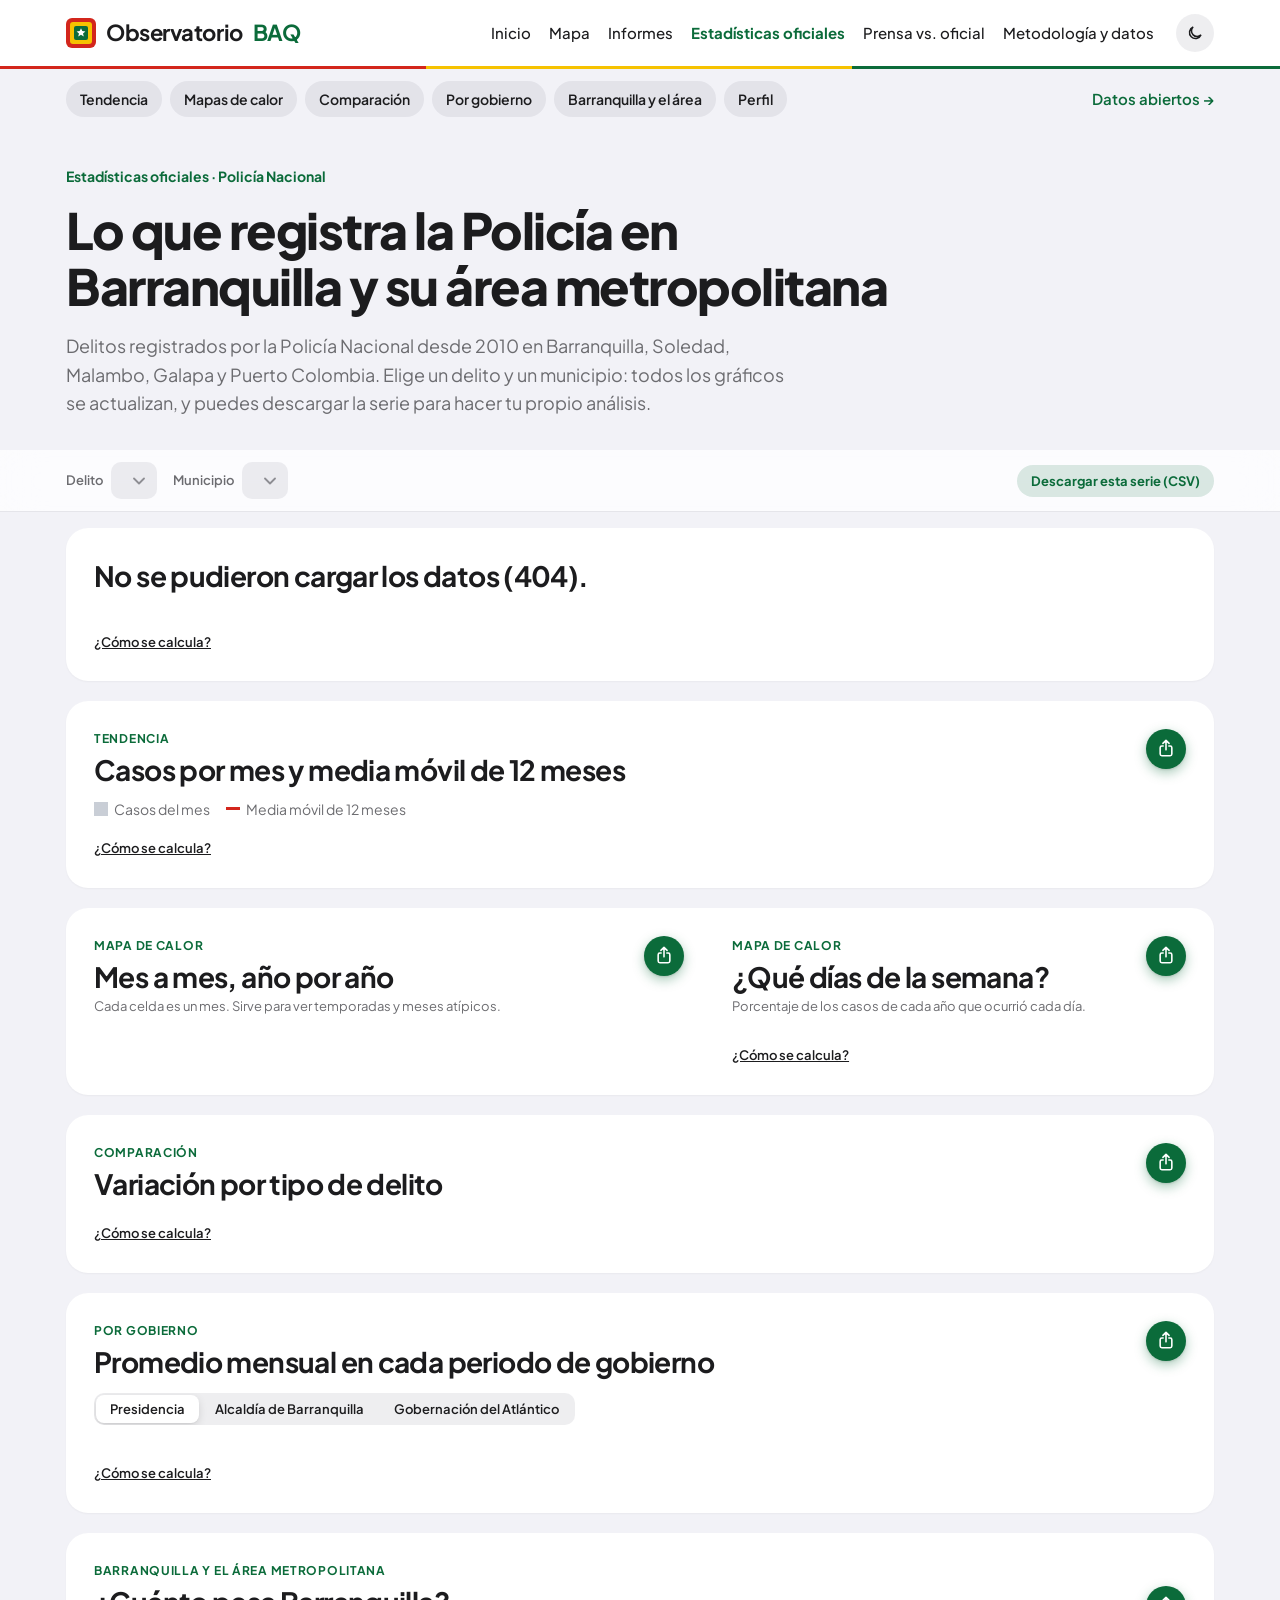
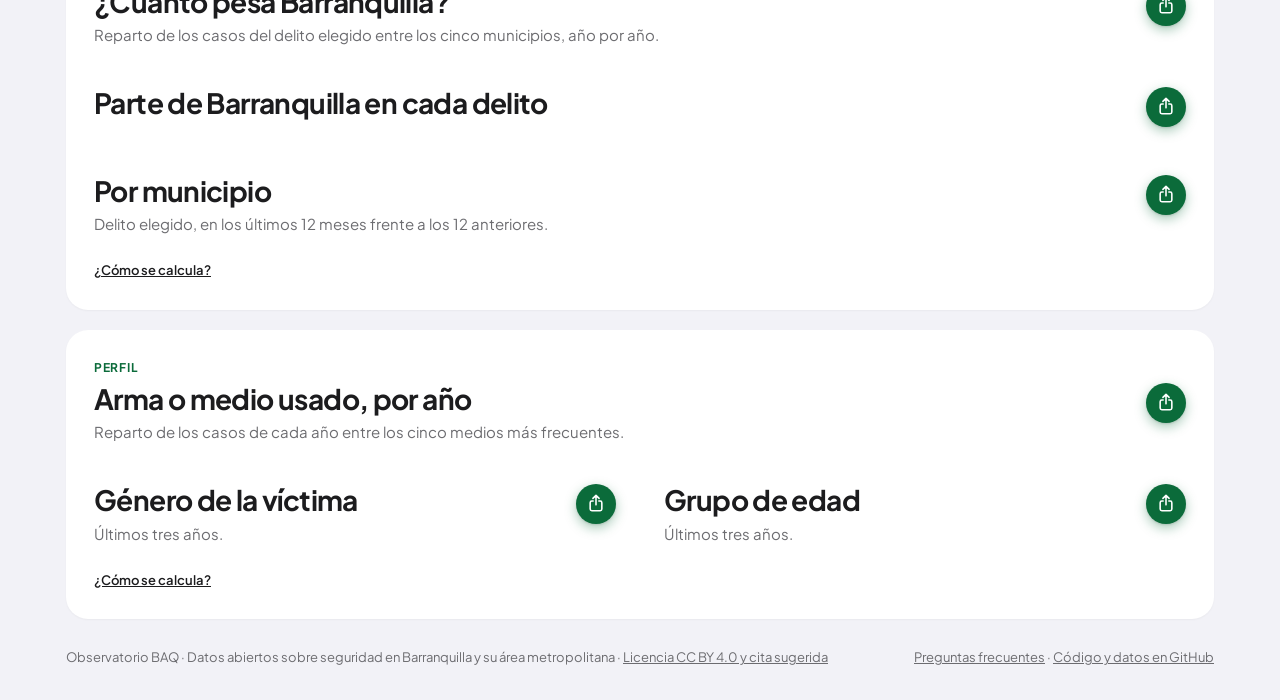
==== web/estadisticas.html @ 6ad487c0 "Portada para celular: la cifra clave primero, lista para compartir - Abre con los homicidios del año" ====
<!doctype html>
<html lang="es">
<head>
<meta charset="utf-8">
<meta name="viewport" content="width=device-width, initial-scale=1">
<title>Estadísticas oficiales de seguridad en Barranquilla · Observatorio BAQ</title>
<meta name="description" content="Delitos registrados por la Policía Nacional en Barranquilla y su área metropolitana desde 2003: tendencias, mapas de calor, comparación por gobierno y perfil de las víctimas.">
<link rel="canonical" href="https://servicessigeduca-sudo.github.io/observatorio-baq/estadisticas.html">
<meta name="theme-color" content="#0B6B3A">
<meta property="og:type" content="website">
<meta property="og:locale" content="es_CO">
<meta property="og:site_name" content="Observatorio BAQ">
<meta property="og:title" content="Estadísticas oficiales de seguridad en Barranquilla · Observatorio BAQ">
<meta property="og:description" content="Delitos registrados por la Policía Nacional en Barranquilla y su área metropolitana desde 2003: tendencias, mapas de calor, comparación por gobierno y perfil de las víctimas.">
<meta property="og:url" content="https://servicessigeduca-sudo.github.io/observatorio-baq/estadisticas.html">
<meta property="og:image" content="https://servicessigeduca-sudo.github.io/observatorio-baq/og.png">
<meta property="og:image:alt" content="Observatorio BAQ: datos abiertos sobre seguridad en Barranquilla">
<meta name="twitter:card" content="summary_large_image">
<link rel="icon" href="data:image/svg+xml,%3Csvg xmlns='http://www.w3.org/2000/svg' viewBox='0 0 30 30'%3E%3Crect width='30' height='30' rx='6' fill='%23D3261C'/%3E%3Crect x='4' y='4' width='22' height='22' rx='3' fill='%23F6C200'/%3E%3Crect x='8' y='8' width='14' height='14' rx='2' fill='%230B6B3A'/%3E%3C/svg%3E">
<link rel="preconnect" href="https://fonts.googleapis.com">
<link rel="stylesheet" href="https://fonts.googleapis.com/css2?family=Plus+Jakarta+Sans:wght@400;500;600;700;800&amp;family=IBM+Plex+Mono:wght@400;500&amp;display=swap">
<link rel="stylesheet" href="estilos.css?v=20261123a">
</head>
<body>
<a class="saltar" href="#contenido">Saltar al contenido</a>
<header class="top">
  <div class="in">
    <a class="logo" href="./" aria-label="Observatorio BAQ, inicio">
      <svg viewBox="0 0 30 30" aria-hidden="true"><rect width="30" height="30" rx="6" fill="var(--flag-r)"/><rect x="4" y="4" width="22" height="22" rx="3" fill="var(--flag-y)"/><rect x="8" y="8" width="14" height="14" rx="2" fill="var(--flag-g)"/><path d="M15 10.2l1.3 2.9 3.1.3-2.4 2 .8 3-2.8-1.6-2.8 1.6.8-3-2.4-2 3.1-.3z" fill="#fff"/></svg>
      Observatorio <span>BAQ</span>
    </a>
    <div class="right">
      <nav aria-label="Principal"><a href="./">Inicio</a><a href="mapa.html">Mapa</a><a href="informes.html">Informes</a><a href="estadisticas.html" aria-current="page">Estadísticas oficiales</a><a href="prensa-oficial.html">Prensa vs. oficial</a><a href="metodologia.html">Metodología y datos</a></nav>
      <button type="button" class="theme" id="theme" aria-label="Cambiar a modo oscuro"></button>
    </div>
  </div>
</header>
<div class="flag" aria-hidden="true"></div>
<div class="subnav"><div class="in">
  <div class="tabs"><a href="#tendencia">Tendencia</a><a href="#calor">Mapas de calor</a><a href="#comparar">Comparación</a><a href="#gobiernos">Por gobierno</a><a href="#area">Barranquilla y el área</a><a href="#perfil">Perfil</a></div>
  <a class="all" href="metodologia.html#datos">Datos abiertos →</a>
</div></div>

<main id="contenido">
<section class="hero"><div class="in" style="grid-template-columns:minmax(0,1fr);padding-block:48px 32px">
  <div>
    <p class="crumb">Estadísticas oficiales · Policía Nacional</p>
    <h1>Lo que registra la Policía en Barranquilla y su área metropolitana</h1>
    <p class="dek">Delitos registrados por la Policía Nacional <span id="desde">desde 2010</span> en Barranquilla, Soledad, Malambo, Galapa y Puerto Colombia. Elige un delito y un municipio: todos los gráficos se actualizan, y puedes descargar la serie para hacer tu propio análisis.</p>
  </div>
</div></section>

<div class="ctrls"><div class="in">
  <label>Delito <select id="f-cat"></select></label>
  <label>Municipio <select id="f-muni"></select></label>
  <span class="sp"></span>
  <button type="button" class="btn2" id="descargar">Descargar esta serie (CSV)</button>
</div></div>

<section class="sec" id="resumen"><div class="in" style="padding-top:32px">
  <h2 class="t" id="titulo-sel">Cargando…</h2>
  <p class="note" id="fuente"></p>
  <div class="kpis" id="kpis" style="margin-top:24px"></div>
  <a class="como" href="metodologia.html#calc-resumen">¿Cómo se calcula?</a>
</div></section>

<section class="sec" id="tendencia"><div class="in" data-compartir>
  <p class="eyebrow">Tendencia</p>
  <h2 class="t">Casos por mes y media móvil de 12 meses</h2>
  <div class="chart" id="serie" style="margin-top:12px"></div>
  <div class="keyrow"><span><i style="background:var(--qna)"></i>Casos del mes</span><span><i style="background:var(--hot);height:3px"></i>Media móvil de 12 meses</span></div>
  <p class="note" id="serie-nota"></p>
  <a class="como" href="metodologia.html#calc-media">¿Cómo se calcula?</a>
</div></section>

<section class="sec" id="calor"><div class="in grid2 g13">
  <div data-compartir>
    <p class="eyebrow">Mapa de calor</p>
    <h2 class="t">Mes a mes, año por año</h2>
    <p class="note" style="margin:4px 0 12px">Cada celda es un mes. Sirve para ver temporadas y meses atípicos.</p>
    <div class="tablewrap" style="margin-top:0"><div id="calor1"></div></div>
    <div class="scale" id="calor1-ley"></div>
  </div>
  <div data-compartir>
    <p class="eyebrow">Mapa de calor</p>
    <h2 class="t">¿Qué días de la semana?</h2>
    <p class="note" style="margin:4px 0 12px">Porcentaje de los casos de cada año que ocurrió cada día.</p>
    <div class="tablewrap" style="margin-top:0"><div id="calor2"></div></div>
    <div class="scale" id="calor2-ley"></div>
    <a class="como" href="metodologia.html#calc-calor">¿Cómo se calcula?</a>
  </div>
</div></section>

<section class="sec" id="comparar"><div class="in" data-compartir>
  <p class="eyebrow">Comparación</p>
  <h2 class="t">Variación por tipo de delito</h2>
  <p class="sub" id="variacion-sub"></p>
  <div class="tablewrap" id="variacion"></div>
  <a class="como" href="metodologia.html#calc-variacion">¿Cómo se calcula?</a>
</div></section>

<section class="sec" id="gobiernos"><div class="in" data-compartir>
  <p class="eyebrow">Por gobierno</p>
  <h2 class="t">Promedio mensual en cada periodo de gobierno</h2>
  <div class="seg" role="group" aria-label="Tipo de periodo" style="margin:12px 0 4px"><button type="button" data-per="presidente" aria-pressed="true">Presidencia</button><button type="button" data-per="alcalde" aria-pressed="false">Alcaldía de Barranquilla</button><button type="button" data-per="gobernador" aria-pressed="false">Gobernación del Atlántico</button></div>
  <p class="sub" id="gob-sub"></p>
  <div class="chart" id="gob-graf" style="margin-top:12px"></div>
  <div class="tablewrap" id="gob-tabla"></div>
  <p class="note" id="gob-nota"></p>
  <a class="como" href="metodologia.html#calc-gobiernos">¿Cómo se calcula?</a>
</div></section>

<section class="sec" id="area"><div class="in">
  <p class="eyebrow">Barranquilla y el área metropolitana</p>
  <div data-compartir><h2 class="t" id="area-titulo">¿Cuánto pesa Barranquilla?</h2>
  <p class="sub">Reparto de los casos del delito elegido entre los cinco municipios, año por año.</p>
  <div id="area-anios" style="margin-top:16px"></div></div>
  <div data-compartir style="margin-top:40px"><h2 class="t">Parte de Barranquilla en cada delito</h2>
  <p class="sub" id="area-sub"></p>
  <div class="tablewrap" id="area-delitos"></div></div>
  <div data-compartir style="margin-top:40px"><h2 class="t">Por municipio</h2>
  <p class="sub">Delito elegido, en los últimos 12 meses frente a los 12 anteriores.</p>
  <div class="tablewrap" id="munis"></div></div>
  <a class="como" href="metodologia.html#calc-area">¿Cómo se calcula?</a>
</div></section>

<section class="sec" id="perfil"><div class="in">
  <p class="eyebrow">Perfil</p>
  <div data-compartir><h2 class="t">Arma o medio usado, por año</h2>
  <p class="sub">Reparto de los casos de cada año entre los cinco medios más frecuentes.</p>
  <div id="armas" style="margin-top:16px"></div></div>
  <div class="grid2 g11" style="margin-top:40px">
    <div data-compartir><h2 class="t">Género de la víctima</h2><p class="sub">Últimos tres años.</p><div id="genero" style="margin-top:16px"></div></div>
    <div data-compartir><h2 class="t">Grupo de edad</h2><p class="sub">Últimos tres años.</p><div id="edad" style="margin-top:16px"></div></div>
  </div>
  <a class="como" href="metodologia.html#calc-perfil">¿Cómo se calcula?</a>
</div></section>

</main>

<footer><div class="in">
  <span>Observatorio BAQ · Datos abiertos sobre seguridad en Barranquilla y su área metropolitana · <a href="metodologia.html#licencia">Licencia CC BY 4.0 y cita sugerida</a></span>
  <span><a href="metodologia.html#preguntas">Preguntas frecuentes</a> · <a href="https://github.com/servicessigeduca-sudo/observatorio-baq">Código y datos en GitHub</a></span>
</div></footer>

<script src="comun.js?v=20261123a"></script>
<script src="estadisticas.js?v=20261123a"></script>
<script src="compartir.js?v=20261123a"></script>
</body>
</html>
---- web/estilos.css ----
/* Estilos compartidos del Observatorio BAQ */
/* Layout: sitio de datos limpio. Cabecera blanca + subnavegación gris, hero con titular y tarjeta de cifra, banda gris con el mapa grande, luego barras horizontales, tendencia, casos y metodología. */
:root{
  /* Paleta de Barranquilla: verde, amarillo y rojo de la bandera; azul del río Magdalena */
  --bg:#F2F2F7; --band:#F2F2F7; --surface:#FFFFFF; --ink:#1C1C1E; --muted:#6C6C70; --line:#E5E5EA; --fill:rgba(118,118,128,.12); --seg-on:#FFFFFF; --bar:rgba(255,255,255,.72);
  --primary:#0B6B3A; --primary-ink:#FFFFFF; --navy:#0B6B3A; --hot:#D3261C; --flag-y:#F6C200; --flag-r:#D3261C; --flag-g:#0B6B3A;
  --river-c:#9CC3E6; --river-t:#1E5C8C;
  --q1:#FFF4C7; --q2:#FCD45E; --q3:#F2A033; --q4:#DE5B25; --q5:#AD1F18; --qna:#C9CED6;
  --c-hom:#C62828; --c-hur:#D98A0B; --c-les:#2F7BB8; --c-ext:#7A52B3; --c-otr:#6B7A72;
  --f-sans:-apple-system, BlinkMacSystemFont, "SF Pro Text", "Plus Jakarta Sans", system-ui, "Segoe UI", Roboto, sans-serif;
  --f-mono:"IBM Plex Mono", ui-monospace, Menlo, Consolas, monospace;
}
@media (prefers-color-scheme: dark){:root:not([data-theme="light"]){
  --bg:#000000; --band:#2C2C2E; --surface:#1C1C1E; --ink:#F2F2F7; --muted:#98989F; --line:#38383A; --fill:rgba(118,118,128,.24); --seg-on:#636366; --bar:rgba(28,28,30,.72);
  --primary:#3FBF78; --primary-ink:#0D1512; --navy:#2FA866; --hot:#FF6A5C; --flag-y:#F6C200; --flag-r:#E8443A; --flag-g:#2FA866;
  --river-c:#1F3E5A; --river-t:#8CBCE6;
  --q1:#2A2A16; --q2:#5C4A12; --q3:#9A6420; --q4:#D0572B; --q5:#FF8A73; --qna:#3A4250;
  --c-hom:#FF6A5C; --c-hur:#EBA83A; --c-les:#66AEE6; --c-ext:#AE8BE6; --c-otr:#9BAAA1; color-scheme:dark}}
:root[data-theme="dark"]{
  --bg:#000000; --band:#2C2C2E; --surface:#1C1C1E; --ink:#F2F2F7; --muted:#98989F; --line:#38383A; --fill:rgba(118,118,128,.24); --seg-on:#636366; --bar:rgba(28,28,30,.72);
  --primary:#3FBF78; --primary-ink:#0D1512; --navy:#2FA866; --hot:#FF6A5C; --flag-y:#F6C200; --flag-r:#E8443A; --flag-g:#2FA866;
  --river-c:#1F3E5A; --river-t:#8CBCE6;
  --q1:#2A2A16; --q2:#5C4A12; --q3:#9A6420; --q4:#D0572B; --q5:#FF8A73; --qna:#3A4250;
  --c-hom:#FF6A5C; --c-hur:#EBA83A; --c-les:#66AEE6; --c-ext:#AE8BE6; --c-otr:#9BAAA1; color-scheme:dark}
.flag{height:5px;background:linear-gradient(90deg,var(--flag-r) 0 33.3%,var(--flag-y) 33.3% 66.6%,var(--flag-g) 66.6%)}
.right{display:flex;align-items:center;gap:22px;flex-wrap:wrap}
.theme{width:42px;height:42px;border-radius:50%;border:1px solid var(--line);background:var(--surface);color:var(--ink);cursor:pointer;display:grid;place-items:center}
.theme svg{width:18px;height:18px}
.theme:hover{border-color:var(--primary)}

*{box-sizing:border-box}
body{background:var(--bg);color:var(--ink);font-family:var(--f-sans);font-size:16px;line-height:1.6}
.in{max-width:1180px;margin:0 auto;padding-left:max(16px,env(safe-area-inset-left,0px));padding-right:max(16px,env(safe-area-inset-right,0px))}
h1,h2,h3{font-weight:800;letter-spacing:-.02em;line-height:1.12;margin:0;text-wrap:balance}
p{margin:0}
a{color:inherit}
:focus-visible{outline:2px solid var(--primary);outline-offset:2px}

.proto{background:var(--band);border-bottom:1px solid var(--line);font-size:13px;color:var(--muted)}
.proto .in{padding-block:8px}

/* Cabecera */
.top .in{display:flex;flex-wrap:wrap;align-items:center;justify-content:space-between;gap:12px 24px;padding-block:18px}
.logo{display:flex;align-items:center;gap:10px;font-weight:800;font-size:22px;text-decoration:none;letter-spacing:-.02em}
.logo svg{width:30px;height:30px}
.logo span{color:var(--primary)}
.top nav{display:flex;flex-wrap:wrap;gap:6px 22px;font-size:15px;font-weight:500}
.top nav a{text-decoration:none}
.top nav a:hover{color:var(--primary)}
.top nav a[aria-current="page"]{color:var(--primary);font-weight:700}
.subnav{background:var(--band);border-block:1px solid var(--line)}
.subnav .in{display:flex;justify-content:space-between;align-items:center;gap:16px;flex-wrap:wrap}
.tabs{display:flex;gap:28px;font-weight:600;font-size:15px;min-width:0;max-width:100%;overflow-x:auto;scrollbar-width:none}
.tabs a{white-space:nowrap}
.tabs a{text-decoration:none;color:var(--muted);padding-block:16px 13px;border-bottom:3px solid transparent}
.tabs a[aria-current="page"]{color:var(--primary);border-color:var(--primary)}
.subnav .all{font-weight:600;font-size:15px;text-decoration:none}

/* Hero */
.hero .in{display:grid;grid-template-columns:minmax(0,1fr) 300px;gap:48px;align-items:center;padding-block:64px 56px}
.crumb{color:var(--primary);font-weight:700;font-size:14px;margin-bottom:14px}
.hero h1{font-size:clamp(32px,4.6vw,50px)}
.hero .dek{font-size:18px;color:var(--muted);max-width:56ch;margin-top:18px}
.cta{display:flex;flex-wrap:wrap;align-items:center;gap:28px;margin-top:30px}
.btn{background:var(--primary);color:var(--primary-ink);font-weight:700;text-decoration:none;padding:15px 24px;border-radius:3px}
.btn:hover{filter:brightness(1.08)}
.link{font-weight:700;text-underline-offset:4px}
.score{border-left:1px solid var(--line);padding-left:40px}
.score .k{font-weight:600;font-size:15px;color:var(--muted)}
.score .big{display:flex;align-items:center;gap:14px;margin-block:6px 4px}
.score b{font-size:64px;font-weight:800;line-height:1;font-variant-numeric:tabular-nums;letter-spacing:-.03em}
.badge{font:700 14px var(--f-sans);padding:5px 9px;border-radius:3px;color:#fff;background:var(--hot)}
.badge.down{background:#2E7D4F}
.score small{font-size:13px;color:var(--muted)}

/* Banda del mapa */
.band{background:var(--band)}
.band .in{padding-block:48px}
.sechead{display:flex;flex-wrap:wrap;justify-content:space-between;align-items:flex-end;gap:16px;margin-bottom:20px}
.sechead h2{font-size:clamp(24px,3vw,32px)}
.eyebrow{font-weight:700;font-size:13px;color:var(--primary);text-transform:uppercase;letter-spacing:.08em;margin-bottom:6px}
.filters{display:flex;flex-wrap:wrap;gap:8px;align-items:center}
.chip{font:600 13px var(--f-sans);border:1px solid var(--line);background:var(--surface);color:var(--ink);padding:7px 12px;border-radius:999px;cursor:pointer;display:inline-flex;align-items:center;gap:7px}
.chip i{width:9px;height:9px;border-radius:50%}
.chip[aria-pressed="false"]{opacity:.5}
select{font:600 13px var(--f-sans);padding:7px 10px;border-radius:6px;border:1px solid var(--line);background:var(--surface);color:var(--ink)}

.mapcard{position:relative;background:var(--surface);border:1px solid var(--line);border-radius:10px;overflow:hidden}

.cell{stroke:var(--surface);stroke-width:1.2;cursor:pointer}
.cell:hover{stroke:var(--ink);stroke-width:2}
.cell.sel{stroke:var(--hot);stroke-width:3}
.locline{fill:none;stroke:var(--ink);stroke-width:1.6;stroke-opacity:.55;pointer-events:none}
.loclabel{font:700 10.5px var(--f-sans);letter-spacing:.08em;text-transform:uppercase;fill:var(--ink);paint-order:stroke;stroke:var(--surface);stroke-width:3px;pointer-events:none}
.river{fill:var(--river-c)}
.rivlabel{font:600 14px var(--f-sans);fill:var(--river-t);letter-spacing:.04em}
circle.pt{stroke:var(--surface);stroke-width:.8}
.leg{position:absolute;left:14px;bottom:14px;background:var(--surface);border:1px solid var(--line);border-radius:6px;padding:12px 14px;box-shadow:0 2px 10px rgb(0 0 0 / .08);font-size:13px;min-width:160px}
.leg h4{margin:0;font-size:15px;color:var(--ink);font-weight:800}
.leg p{color:var(--muted);font-size:12.5px;margin-bottom:6px}
.leg ul{list-style:none;margin:0;padding:0;display:flex;flex-direction:column;gap:3px}
.leg li{display:flex;align-items:center;gap:8px;font-variant-numeric:tabular-nums}
.leg li i{width:20px;height:16px;display:inline-block}
.leg li i.dot{width:10px;height:10px;border-radius:50%;margin-inline:5px}
.mode{position:absolute;right:14px;bottom:14px;background:var(--surface);border:1px solid var(--line);border-radius:6px;padding:10px 14px;display:flex;flex-direction:column;gap:6px;font-size:13px;font-weight:600}
.mode label{display:flex;align-items:center;gap:8px;cursor:pointer}
.stamp{position:absolute;left:14px;top:14px;background:var(--surface);border:1px solid var(--line);border-radius:999px;padding:7px 14px;font-size:12px;color:var(--muted);box-shadow:0 2px 10px rgb(0 0 0 / .06)}
.stamp b{color:var(--ink);font-weight:800}
.tip{position:absolute;pointer-events:none;background:var(--ink);color:var(--bg);font-size:13px;padding:8px 11px;border-radius:6px;max-width:230px;line-height:1.4;z-index:2}
.mapnote{font-size:13px;color:var(--muted);margin-top:10px}

/* Barras y tendencia */
.sec .in{padding-block:56px}
.sec+.sec .in{padding-top:0}
.hbar{display:flex;flex-direction:column;gap:6px;margin-top:8px}
.hrow{display:grid;grid-template-columns:150px minmax(0,1fr);gap:12px;align-items:center;font-size:15px;cursor:pointer;background:none;border:0;padding:0;color:var(--ink);font-family:inherit;text-align:left}
.hrow .track{height:30px}
.hrow .fill{height:100%;background:var(--navy);display:flex;align-items:center;padding-left:10px;color:#fff;font-weight:700;font-size:14px;font-variant-numeric:tabular-nums;min-width:56px;white-space:nowrap}
.hrow.sel .fill{background:var(--hot)}
.hrow:hover .fill{filter:brightness(1.12)}
.keyrow{display:flex;gap:16px;font-size:14px;color:var(--muted);margin-top:8px;flex-wrap:wrap}
.keyrow span{display:inline-flex;gap:6px;align-items:center}
.keyrow i{width:14px;height:14px;display:inline-block}
.sub{color:var(--muted);font-size:15px;margin-top:6px;max-width:70ch}
.grid2{display:grid;grid-template-columns:minmax(0,1.4fr) minmax(0,1fr);gap:48px;align-items:start}
.grid2.g13{grid-template-columns:minmax(0,1.3fr) minmax(0,1fr)}
.grid2.g11{grid-template-columns:minmax(0,1fr) minmax(0,1fr)}
.chart svg{width:100%;height:auto;display:block}
.chart text{font:500 11px var(--f-mono);fill:var(--muted)}
.chart .gl{stroke:var(--line)}
.analysis h3{font-size:22px;margin-bottom:10px}
.analysis p{max-width:60ch}
.analysis p+p{margin-top:12px;color:var(--muted)}

/* Tabla */
.tablewrap{overflow-x:auto;margin-top:16px}
table{border-collapse:collapse;width:100%;min-width:680px;font-size:14.5px}
th{font-weight:700;font-size:12px;letter-spacing:.06em;text-transform:uppercase;color:var(--muted);text-align:left;padding:10px;border-bottom:2px solid var(--ink)}
td{padding:12px 10px;border-bottom:1px solid var(--line);vertical-align:top}
td.mono{font-family:var(--f-mono);font-size:13px;white-space:nowrap}
.tag{display:inline-flex;align-items:center;gap:7px;white-space:nowrap;font-weight:600}
.tag i{width:9px;height:9px;border-radius:50%}
td a{color:var(--primary);font-weight:600}

.method{display:grid;grid-template-columns:repeat(3,minmax(0,1fr));gap:32px}
.method h3{font-size:18px;margin-bottom:8px}
.method p{font-size:15px;color:var(--muted)}
footer{border-top:1px solid var(--line)}
footer .in{padding-block:24px;display:flex;flex-wrap:wrap;justify-content:space-between;gap:10px;font-size:13px;color:var(--muted)}

@media (max-width:880px){
  .hero .in,.grid2,.grid2.g13,.grid2.g11{grid-template-columns:minmax(0,1fr)}
  .score{border-left:0;padding-left:0;border-top:1px solid var(--line);padding-top:24px}
  .method{grid-template-columns:minmax(0,1fr)}
  .hrow{grid-template-columns:110px minmax(0,1fr);font-size:14px}
}
@media (max-width:620px){
  .leg,.mode{position:static;margin:10px;box-shadow:none}
  .mapcard{display:flex;flex-direction:column}
  .stamp{display:none}
  .top nav{font-size:14px;gap:4px 16px}
}

html,body{margin:0}
#map{height:620px;width:100%;background:var(--band);z-index:0}
.leaflet-container{font-family:var(--f-sans)}
.leaflet-popup-content{font-size:13px;line-height:1.45}
.leaflet-popup-content a{color:var(--primary);font-weight:600}
.leg,.mode,.stamp{z-index:500}
.state{display:inline-block;font-size:12px;font-weight:700;padding:2px 7px;border-radius:3px;background:var(--band);color:var(--muted);border:1px solid var(--line);white-space:nowrap}
.state.ok{background:var(--primary);color:var(--primary-ink);border-color:var(--primary)}
.empty{padding:24px 0;color:var(--muted)}
@media (max-width:620px){#map{height:440px}}
.kpis{display:grid;grid-template-columns:repeat(4,minmax(0,1fr));gap:16px;margin:24px 0 32px}
.kpi{border-top:3px solid var(--primary);padding-top:12px}
.kpi .k{font-size:14px;font-weight:600;color:var(--muted)}
.kpi b{display:block;font-size:36px;font-weight:800;line-height:1.1;font-variant-numeric:tabular-nums;letter-spacing:-.02em;margin-top:4px}
.kpi small{font-size:13px;color:var(--muted)}
.kpi .up{color:var(--hot);font-weight:700}.kpi .dn{color:var(--primary);font-weight:700}
.of-head{display:flex;flex-wrap:wrap;justify-content:space-between;align-items:flex-end;gap:12px}
.hrow.static{cursor:pointer}
.cov{margin-top:28px;padding:16px 18px;border:1px solid var(--line);border-radius:8px;background:var(--band);font-size:15px}
.cov b{font-variant-numeric:tabular-nums}
@media (max-width:880px){.kpis{grid-template-columns:repeat(2,minmax(0,1fr))}}


/* Estadísticas */
.ctrls{position:sticky;top:0;z-index:20;background:var(--bar);-webkit-backdrop-filter:saturate(180%) blur(20px);backdrop-filter:saturate(180%) blur(20px);border-bottom:.5px solid var(--line)}
.ctrls .in{display:flex;flex-wrap:wrap;gap:10px 16px;align-items:center;padding-block:12px}
.ctrls label{font-size:13px;font-weight:700;color:var(--muted);display:flex;align-items:center;gap:8px}
.ctrls .sp{flex:1}
.btn2{font:700 13px var(--f-sans);border:1px solid var(--primary);color:var(--primary);background:var(--surface);padding:8px 12px;border-radius:6px;cursor:pointer;text-decoration:none}
.btn2:hover{background:var(--primary);color:var(--primary-ink)}
.kpis{display:grid;grid-template-columns:repeat(4,minmax(0,1fr));gap:16px;margin:8px 0 8px}
.kpi{border-top:3px solid var(--primary);padding-top:12px}
.kpi .k{font-size:14px;font-weight:600;color:var(--muted)}
.kpi b{display:block;font-size:34px;font-weight:800;line-height:1.1;font-variant-numeric:tabular-nums;letter-spacing:-.02em;margin-top:4px}
.kpi small{font-size:13px;color:var(--muted)}
.up{color:var(--hot);font-weight:700}.dn{color:var(--primary);font-weight:700}
.heat{border-collapse:separate;border-spacing:2px;min-width:0;width:100%;font-size:12.5px}
.heat th{border:0;padding:4px 6px;font-size:11px;text-align:center;letter-spacing:.04em}
.heat th.r{text-align:right;white-space:nowrap}
.heat td{border:0;padding:0;height:32px;text-align:center;font-variant-numeric:tabular-nums;font-weight:600;border-radius:3px;vertical-align:middle}
.heat td.v{color:var(--muted);font-weight:400}
.scale{display:flex;flex-wrap:wrap;align-items:center;gap:6px;font-size:12.5px;color:var(--muted);margin-top:8px}
.scale i{width:22px;height:12px;display:inline-block;border-radius:2px}
.tabla td.n,.tabla th.n{text-align:right;font-variant-numeric:tabular-nums;white-space:nowrap}
.stack{display:flex;height:26px;border-radius:3px;overflow:hidden}
.stack span{display:flex;align-items:center;justify-content:center;color:#fff;font-size:11.5px;font-weight:700;white-space:nowrap;overflow:hidden}
.srow{display:grid;grid-template-columns:110px minmax(0,1fr);gap:12px;align-items:center;font-size:14px;margin-bottom:6px}
.note{font-size:13px;color:var(--muted);margin-top:10px;max-width:80ch}
.sec h2.t{font-size:clamp(22px,2.6vw,28px);margin-bottom:4px}
@media (max-width:880px){.kpis{grid-template-columns:repeat(2,minmax(0,1fr))}.srow{grid-template-columns:70px minmax(0,1fr)}}
.seg{display:inline-flex;flex-wrap:wrap;border:1px solid var(--line);border-radius:6px;overflow:hidden}
.seg button{font:600 13px var(--f-sans);border:0;background:var(--surface);color:var(--ink);padding:8px 12px;cursor:pointer}
.seg button+button{border-left:1px solid var(--line)}
.seg button[aria-pressed="true"]{background:var(--primary);color:var(--primary-ink)}
.tabla tr.parcial td{color:var(--muted)}
.gob{display:grid;gap:8px}
.gob .hrow{grid-template-columns:minmax(0,280px) minmax(0,1fr);cursor:default}
.gob .hrow:hover .fill{filter:none}
.pbar{display:flex;align-items:center;gap:8px;min-width:140px}
.pbar i{display:block;height:12px;background:var(--primary);border-radius:2px}
.pbar span{font-variant-numeric:tabular-nums;font-weight:600}
@media (max-width:640px){.gob .hrow{grid-template-columns:minmax(0,1fr);gap:4px}}
/* Valor más alto de una comparación */
.tabla td.top{background:var(--hot);color:var(--primary-ink);font-weight:700}
.pbar.alto i{background:var(--hot)}
.pbar.alto span{color:var(--hot)}
.chart text.pico{font:700 13px var(--f-sans);fill:var(--hot)}
.como{font-size:13px;font-weight:600;margin-top:8px;display:inline-block}
.tabla td.vt{white-space:nowrap;font-variant-numeric:tabular-nums}
.tabla tr.sel td:first-child{font-weight:700}

/* Estética iOS: fondo agrupado gris, tarjetas redondeadas, controles del sistema */
body{-webkit-font-smoothing:antialiased;-moz-osx-font-smoothing:grayscale;-webkit-text-size-adjust:100%}
h1,h2,h3{font-weight:700;letter-spacing:-.022em}
.flag{height:3px}
.top{background:var(--surface)}
.top .in{padding-block:14px}
.logo{font-weight:700}
.theme{border:0;background:var(--fill);width:38px;height:38px}
.theme:hover{background:color-mix(in srgb,var(--ink) 16%,transparent)}
.subnav{background:transparent;border:0}
.subnav .in{padding-block:12px 0}
.tabs{gap:8px}
.tabs a{padding:7px 14px;border:0;border-radius:999px;background:var(--fill);color:var(--ink);font-size:14px;font-weight:600}
.tabs a:hover{background:color-mix(in srgb,var(--ink) 16%,transparent)}
.tabs a[aria-current="page"]{background:var(--primary);color:var(--primary-ink)}
.subnav .all{color:var(--primary)}
.hero{background:transparent}
.hero .in{padding-block:40px 28px}
.hero h1{font-weight:800;letter-spacing:-.03em}
.btn{border-radius:12px;padding:14px 22px}
.btn2{border:0;border-radius:999px;background:color-mix(in srgb,var(--primary) 14%,transparent);padding:8px 14px}
.btn2:hover{background:var(--primary);color:var(--primary-ink)}
select{-webkit-appearance:none;appearance:none;font:600 15px var(--f-sans);border:0;border-radius:10px;padding:9px 34px 9px 12px;background:var(--fill) url("data:image/svg+xml,%3Csvg xmlns='http://www.w3.org/2000/svg' width='12' height='8' viewBox='0 0 12 8'%3E%3Cpath d='M1 1.5l5 5 5-5' fill='none' stroke='%238E8E93' stroke-width='1.8' stroke-linecap='round' stroke-linejoin='round'/%3E%3C/svg%3E") no-repeat right 12px center;color:var(--ink);cursor:pointer}
.chip{border:0;background:var(--fill)}
.ctrls label{font-weight:600}
/* Tarjetas */
.sec .in,.band .in{width:min(1148px,calc(100% - 32px));max-width:none;margin:0 auto 20px;padding:28px;background:var(--surface);border-radius:22px;box-shadow:0 1px 2px rgba(0,0,0,.04)}
.sec+.sec .in{padding-top:28px}
.band{background:transparent}
.ctrls{margin-bottom:16px}
.mapcard{border:0;border-radius:16px}
.leg,.mode,.stamp{border:0;background:var(--bar);-webkit-backdrop-filter:saturate(180%) blur(20px);backdrop-filter:saturate(180%) blur(20px);box-shadow:0 4px 16px rgba(0,0,0,.12)}
.leg,.mode{border-radius:14px}
.tip{border-radius:10px}
.eyebrow{letter-spacing:.06em;font-size:12px}
.kpi{border-top:0;background:var(--band);border-radius:16px;padding:14px 16px;display:flex;flex-direction:column;gap:2px}
.kpi b{font-weight:700;margin-top:0}
.kpi .k{line-height:1.3}
.kpi small{display:block;line-height:1.35}
th{border-bottom:.5px solid var(--line);font-size:11.5px;letter-spacing:.04em}
td{border-bottom:.5px solid var(--line)}
.hrow .fill{border-radius:7px}
.hrow .track{border-radius:7px}
.stack{border-radius:7px}
.heat td{border-radius:6px}
.scale i{border-radius:4px}
.seg{border:0;border-radius:10px;background:var(--fill);padding:2px;gap:2px}
.seg button{background:transparent;border-radius:8px;padding:6px 14px;font-weight:600;transition:background-color .2s,box-shadow .2s}
.seg button+button{border-left:0}
.seg button[aria-pressed="true"]{background:var(--seg-on);color:var(--ink);box-shadow:0 3px 8px rgba(0,0,0,.12),0 1px 1px rgba(0,0,0,.04)}
.tabla td.top{border-radius:0}
footer{border-top:0}
footer .in{padding-block:8px 32px}

/* Compartir imagen */
.comp{float:right;position:relative;z-index:2;display:grid;place-items:center;width:40px;height:40px;margin:0 0 8px 12px;padding:0;border:0;border-radius:50%;cursor:pointer;
  color:var(--primary-ink);background:var(--primary);box-shadow:0 4px 12px color-mix(in srgb,var(--primary) 35%,transparent),0 1px 2px rgba(0,0,0,.12);
  transition:transform .18s cubic-bezier(.3,.7,.4,1.4),background-color .2s;-webkit-tap-highlight-color:transparent}
.comp svg{width:20px;height:20px;margin-top:-2px}
.comp:hover{filter:brightness(1.1)}
.comp:active{transform:scale(.88)}
.comp:focus-visible{outline:2px solid var(--primary);outline-offset:2px}
.comp[aria-busy="true"]{cursor:wait}
.comp[aria-busy="true"] svg{display:none}
.comp[aria-busy="true"]::after{content:"";width:16px;height:16px;border-radius:50%;border:2px solid color-mix(in srgb,var(--primary-ink) 30%,transparent);border-top-color:var(--primary-ink);animation:giro .7s linear infinite}
@keyframes giro{to{transform:rotate(360deg)}}
@media (prefers-reduced-motion:reduce){.comp{transition:none}.comp[aria-busy="true"]::after{animation-duration:2s}}
.comp-aviso{position:fixed;left:50%;bottom:calc(20px + env(safe-area-inset-bottom,0px));transform:translateX(-50%);z-index:999;max-width:min(90vw,420px);padding:10px 16px;border-radius:14px;
  font:600 14px var(--f-sans);color:#fff;background:rgba(30,30,32,.86);-webkit-backdrop-filter:blur(16px);backdrop-filter:blur(16px);box-shadow:0 8px 24px rgba(0,0,0,.2);text-align:center}
.captura{position:fixed;left:-20000px;top:0;width:1080px;padding:44px 48px 36px;background:var(--surface);color:var(--ink)}
.captura .cap-top{display:flex;justify-content:space-between;align-items:center;gap:24px;padding-bottom:16px}
.captura .cap-flag{height:5px;margin-bottom:28px;background:linear-gradient(90deg,var(--flag-r) 0 33.3%,var(--flag-y) 33.3% 66.6%,var(--flag-g) 66.6%)}
.captura .cap-marca{display:flex;align-items:center;gap:10px;font-weight:800;font-size:22px;letter-spacing:-.02em}
.captura .cap-marca svg{width:30px;height:30px}
.captura .cap-marca b{color:var(--primary)}
.captura .cap-ctx{font-weight:700;font-size:16px;color:var(--muted);text-align:right}
.captura .in{padding:0;max-width:none}
.captura .tablewrap{overflow:visible}
.captura .cap-pie{display:flex;justify-content:space-between;gap:24px;margin-top:28px;padding-top:14px;border-top:1px solid var(--line);font-size:14px;color:var(--muted)}
.captura .cap-pie b{color:var(--ink)}

/* Celular */
@media (max-width:620px){
  .kpis{gap:8px;margin-top:16px!important}
  .kpi{padding:10px 12px;border-radius:14px}
  .kpi .k{font-size:12.5px}
  .kpi b{font-size:27px;line-height:1.15}
  .kpi small{font-size:12px}
  .sec .in,.band .in{width:calc(100% - 20px);padding:20px 16px;border-radius:18px;margin-bottom:12px}
  .sec+.sec .in{padding-top:20px}
  .hero .in{padding-block:28px 20px}
  .subnav .in{padding-block:10px 0}
  .top .in{position:relative;padding-block:12px 10px;gap:8px}
  .logo{font-size:19px}.logo svg{width:26px;height:26px}
  .right{width:100%}
  .top nav{flex-wrap:nowrap;overflow-x:auto;scrollbar-width:none;gap:12px;font-size:13.5px;white-space:nowrap}
  .top nav .lg{display:none}
  .top nav::-webkit-scrollbar,.tabs::-webkit-scrollbar{display:none}
  .theme{position:absolute;top:8px;right:16px;width:36px;height:36px}
  .subnav .all{display:none}
  .tabs{gap:6px;font-size:14px;width:100%}
  .tabs a{padding:6px 12px}
  .ctrls .in{gap:8px 12px;padding-block:10px}
  .ctrls label{flex:1 1 100%}.ctrls select{flex:1;min-width:0}
  .kpi b{font-size:30px}
  .heat{border-spacing:1px;font-size:10.5px}
  .heat th{padding:3px 1px;font-size:9.5px;letter-spacing:0}
  .heat td{height:26px;border-radius:2px}
  .heat tbody th.r{padding-right:4px}
  .tablewrap .tabla th:first-child,.tablewrap .tabla td:first-child{position:sticky;left:0;z-index:1;background:var(--surface);min-width:128px;box-shadow:1px 0 0 var(--line)}
  .tabla th,.tabla td{padding-inline:8px}
  .tablewrap tr[style] td:first-child{background:var(--band)}
  .tabla small.rango{display:block;font-size:12px}
  .tabla.gobt{min-width:0}.tabla.gobt .hm{display:none}
  .tabla.gobt td:first-child{min-width:0}
}

[hidden]{display:none!important}
/* ===== Rediseño 2026-11: navegación de seis secciones, portada, mapa, informes ===== */
.saltar{position:absolute;left:-9999px;top:8px;z-index:1000;background:var(--primary);color:var(--primary-ink);padding:10px 14px;border-radius:10px;font-weight:700}
.saltar:focus{left:12px}
.top nav{gap:4px 18px}
.estado{padding:18px 0;color:var(--muted);font-size:15px}
.estado.error{color:var(--hot);font-weight:600}
.estado.cargando::before{content:"";display:inline-block;width:12px;height:12px;margin-right:8px;border-radius:50%;border:2px solid var(--line);border-top-color:var(--primary);animation:giro .8s linear infinite;vertical-align:-1px}
.fuente{font-size:13px;color:var(--muted);margin-top:10px;max-width:80ch}
.fuente b{color:var(--ink);font-weight:600}
.etq{display:inline-block;font:700 11.5px var(--f-sans);letter-spacing:.04em;text-transform:uppercase;padding:3px 8px;border-radius:999px;background:var(--fill);color:var(--muted);vertical-align:middle}
.etq.inc{background:color-mix(in srgb,var(--flag-y) 30%,transparent);color:var(--ink)}
.etq.ok{background:color-mix(in srgb,var(--primary) 16%,transparent);color:var(--primary)}

/* Titular de datos */
.titular{display:grid;grid-template-columns:minmax(0,1.5fr) minmax(0,1fr);gap:32px;align-items:end}
.titular h1{font-size:clamp(24px,3.2vw,36px)}
.titular .cifra{font-size:clamp(56px,9vw,96px);font-weight:800;line-height:1;letter-spacing:-.04em;font-variant-numeric:tabular-nums;color:var(--primary)}
.titular .linea{font-size:17px;margin-top:12px;max-width:52ch}
.titular .act{font-size:13px;color:var(--muted);margin-top:14px}
.tipos{display:flex;flex-direction:column;gap:6px}
.tipos .hrow{cursor:default;grid-template-columns:96px minmax(0,1fr)}
.tipos .hrow .track{height:24px}

/* Buscador */
.buscador{display:flex;gap:10px;flex-wrap:wrap;margin-top:14px}
.buscador input{flex:1 1 260px;min-width:0;font:600 17px var(--f-sans);padding:13px 16px;border-radius:14px;border:0;background:var(--fill);color:var(--ink)}
.buscador input::placeholder{color:var(--muted);font-weight:500}
.ficha{margin-top:20px;display:grid;grid-template-columns:repeat(3,minmax(0,1fr));gap:16px}
.ficha .kpi b{font-size:30px}
.ficha .ancho{grid-column:1/-1}
.sug{display:flex;flex-wrap:wrap;gap:8px;margin-top:12px}
.sug button{font:600 13px var(--f-sans);border:0;background:var(--fill);color:var(--ink);padding:7px 12px;border-radius:999px;cursor:pointer}
.spark svg{width:100%;height:auto;display:block}

/* Tarjetas de casos */
.tarjetas{display:grid;grid-template-columns:repeat(auto-fill,minmax(260px,1fr));gap:12px;margin-top:14px}
.tarjeta{background:var(--band);border-radius:16px;padding:14px 16px;display:flex;flex-direction:column;gap:6px;font-size:14.5px}
.tarjeta .cab{display:flex;justify-content:space-between;align-items:center;gap:8px;font-size:13px;color:var(--muted)}
.tarjeta .lugar{font-weight:700;font-size:16px}
.tarjeta .medios{display:flex;flex-wrap:wrap;gap:4px 12px;font-size:13.5px}
.tarjeta .medios a{color:var(--primary);font-weight:600}
.paginacion{display:flex;align-items:center;justify-content:center;gap:12px;margin-top:16px;font-size:14px;color:var(--muted)}
.paginacion button{font:600 14px var(--f-sans);border:0;background:var(--fill);color:var(--ink);padding:8px 14px;border-radius:999px;cursor:pointer}
.paginacion button:disabled{opacity:.4;cursor:default}

/* Mapa con filtros */
.explorar{display:grid;grid-template-columns:260px minmax(0,1fr);gap:20px;align-items:start}
.panel{display:flex;flex-direction:column;gap:14px}
.panel label{display:flex;flex-direction:column;gap:6px;font-size:13px;font-weight:600;color:var(--muted)}
.panel select{width:100%}
.panel .fila{display:grid;grid-template-columns:1fr 1fr;gap:8px}
.gesto{position:absolute;inset:0;z-index:600;display:grid;place-items:center;background:rgba(0,0,0,.45);color:#fff;font:700 16px var(--f-sans);text-align:center;padding:20px;opacity:0;pointer-events:none;transition:opacity .25s}
.gesto.on{opacity:1}
.zlab{font:700 12px var(--f-sans);color:#1C1C1E;text-align:center;line-height:20px;text-shadow:0 0 3px rgba(255,255,255,.9)}
.zlab.osc{color:#fff;text-shadow:0 0 3px rgba(0,0,0,.6)}
.vista{display:inline-flex}
#map.alto{height:640px}
.mapa-mini{height:340px!important}
.leg .fija{font-size:11.5px;color:var(--muted);margin-top:6px;max-width:190px;line-height:1.35}
.leg .grad{height:12px;border-radius:6px;background:linear-gradient(90deg,#FFF4C7,#FCD45E,#F2A033,#DE5B25,#AD1F18);margin:6px 0 2px}
.leg .gradl{display:flex;justify-content:space-between;font-size:11.5px;color:var(--muted)}

/* Informes */
.archivo{display:flex;flex-wrap:wrap;gap:8px;margin-top:12px}
.archivo a{font:600 13.5px var(--f-sans);text-decoration:none;padding:7px 12px;border-radius:999px;background:var(--fill)}
.archivo a[aria-current="page"]{background:var(--primary);color:var(--primary-ink)}
.lista-lim{margin:8px 0 0;padding-left:20px;color:var(--muted);font-size:15px}
.lista-lim li+li{margin-top:6px}
.resumen-txt{font-size:18px;max-width:64ch}
.resumen-txt p+p{margin-top:10px}

/* Metodología: diccionario, cita, preguntas frecuentes */
.cita{background:var(--band);border-radius:14px;padding:14px 16px;font-size:14.5px;font-family:var(--f-mono);word-break:break-word}
.faq details{border-bottom:.5px solid var(--line);padding:14px 0}
.faq summary{font-weight:700;cursor:pointer;font-size:16.5px}
.faq details p{margin-top:8px;color:var(--muted);max-width:75ch}
.dicc h3{font-size:17px;margin:20px 0 4px}
.dicc table{min-width:0}

@media (max-width:880px){
  .titular,.explorar{grid-template-columns:minmax(0,1fr)}
  .ficha{grid-template-columns:repeat(2,minmax(0,1fr))}
}
@media (max-width:620px){
  .ficha{grid-template-columns:minmax(0,1fr)}
  #map.alto{height:460px}
  .mapa-mini{height:260px!important}
  .panel .fila{grid-template-columns:1fr 1fr}
  .tarjetas{grid-template-columns:minmax(0,1fr)}
  .tablewrap.cartas table{min-width:0}
  .tablewrap.cartas thead{display:none}
  .tablewrap.cartas tr{display:block;background:var(--band);border-radius:14px;padding:10px 12px;margin-bottom:8px}
  .tablewrap.cartas td{display:flex;justify-content:space-between;gap:12px;border:0;padding:3px 0}
  .tablewrap.cartas td::before{content:attr(data-k);color:var(--muted);font-size:12.5px;font-weight:600}
}
@media (prefers-reduced-motion:reduce){.estado.cargando::before{animation:none}.gesto{transition:none}}

/* Buscador compacto con sugerencias al estilo iOS */
.caja-q{position:relative;flex:1 1 auto;max-width:460px}
.caja-q .lupa{position:absolute;left:12px;top:50%;width:17px;height:17px;transform:translateY(-50%);color:var(--muted);pointer-events:none}
.buscador .caja-q input{width:100%;font:500 16px var(--f-sans);padding:10px 14px 10px 38px;border-radius:12px}
.buscador input::-webkit-search-cancel-button{-webkit-appearance:none}
.buscador input:focus{outline:2px solid color-mix(in srgb,var(--primary) 45%,transparent);outline-offset:0}
.lista-q{position:absolute;left:0;right:0;top:calc(100% + 6px);z-index:700;margin:0;padding:6px;list-style:none;border-radius:14px;
  background:var(--bar);-webkit-backdrop-filter:saturate(180%) blur(20px);backdrop-filter:saturate(180%) blur(20px);box-shadow:0 10px 30px rgba(0,0,0,.14),0 0 0 .5px var(--line)}
.lista-q li{display:flex;justify-content:space-between;align-items:baseline;gap:12px;padding:8px 10px;border-radius:9px;cursor:pointer;font-size:15px}
.lista-q li small{color:var(--muted);font-size:12.5px;white-space:nowrap}
.lista-q li:hover,.lista-q li[aria-selected="true"]{background:var(--fill)}
.lista-q li.vacio{color:var(--muted);cursor:default}
.lista-q li.vacio:hover{background:none}
.tabla .lnk{background:none;border:0;padding:0;font:inherit;color:var(--primary);text-decoration:underline;text-underline-offset:2px;cursor:pointer;text-align:left}
.tabla tr.sel td{background:color-mix(in srgb,var(--primary) 10%,transparent)}

/* ===== Portada 2026-11-23: la respuesta primero, lista para compartir ===== */
.oculto{position:absolute!important;width:1px;height:1px;overflow:hidden;clip:rect(0 0 0 0);white-space:nowrap}
.portada .in{width:min(1148px,calc(100% - 32px));margin:20px auto;display:grid;grid-template-columns:minmax(0,1.45fr) minmax(0,1fr);gap:20px;align-items:stretch}
.pcard{background:var(--surface);border-radius:22px;padding:28px;box-shadow:0 1px 2px rgba(0,0,0,.04);min-width:0}
.cifra-card h1{font-size:clamp(22px,2.6vw,30px);line-height:1.2;letter-spacing:-.02em;margin-top:4px}
.cifra-card .cifra{display:block;font-size:clamp(68px,10vw,104px);font-weight:800;line-height:1;letter-spacing:-.045em;color:var(--c-hom);font-variant-numeric:tabular-nums}
.cifra-card .cifra:empty{display:none}
.c-var{display:flex;flex-wrap:wrap;align-items:baseline;gap:6px 16px;font-size:16px;margin-top:10px;color:var(--muted)}
.c-var .up{color:var(--hot);font-weight:800}.c-var .dn{color:var(--primary);font-weight:800}
.c-var .ritmo{color:var(--ink);font-weight:600}
.cifra-card .chart{margin-top:18px}
.semana-card{display:flex;flex-direction:column;gap:12px}
.semana-card .s-h{font-size:20px;line-height:1.25;letter-spacing:-.01em}
.semana-card .cifra-s{font-size:40px;font-weight:800;letter-spacing:-.03em;font-variant-numeric:tabular-nums;margin-right:4px}
.semana-card .s-linea{font-size:15px}
.semana-card .s-linea:empty{display:none}
.semana-card .fuente{margin-top:auto}
.atajos{grid-column:1/-1;display:grid;grid-template-columns:repeat(3,minmax(0,1fr));gap:12px}
.atajos a{display:flex;flex-direction:column;gap:2px;background:var(--surface);border-radius:16px;padding:14px 16px;text-decoration:none;box-shadow:0 1px 2px rgba(0,0,0,.04)}
.atajos b{color:var(--primary);font-size:16px}
.atajos span{color:var(--muted);font-size:13px}
.sug-eti{font-size:13px;color:var(--muted);margin-top:12px}
.sug-eti+.sug{margin-top:6px}
.fbloque{margin-top:20px;padding-top:4px}
.fbloque .f-h{font-size:24px;letter-spacing:-.02em}
.fbloque .ficha{margin-top:14px}
.f-k{font-weight:600;font-size:14px;color:var(--muted);margin:18px 0 4px}
.f-prensa{margin-top:8px}
a.mapcard{display:block;color:inherit;text-decoration:none}
/* La lista de sugerencias era translúcida y dejaba ver los botones de atrás. */
.lista-q{background:var(--surface);-webkit-backdrop-filter:none;backdrop-filter:none;max-height:min(60vh,330px);overflow-y:auto}
.lista-q li{padding:11px 12px;font-size:16px}
.sug button{padding:9px 14px;font-size:14px}
@media (max-width:880px){
  .portada .in{grid-template-columns:minmax(0,1fr)}
}
@media (max-width:620px){
  .portada .in{width:calc(100% - 20px);margin:12px auto;gap:12px}
  .pcard{padding:20px 16px;border-radius:18px}
  .cifra-card .cifra{font-size:76px}
  .c-var{font-size:15px}
  .atajos{gap:8px}
  .atajos a{padding:12px;border-radius:14px}
  .atajos b{font-size:15px}
  .atajos span{font-size:12px}
  /* El menú se desliza de lado: un degradado avisa que hay más opciones. */
  .top nav{-webkit-mask-image:linear-gradient(90deg,#000 85%,transparent);mask-image:linear-gradient(90deg,#000 85%,transparent);padding-right:24px}
}
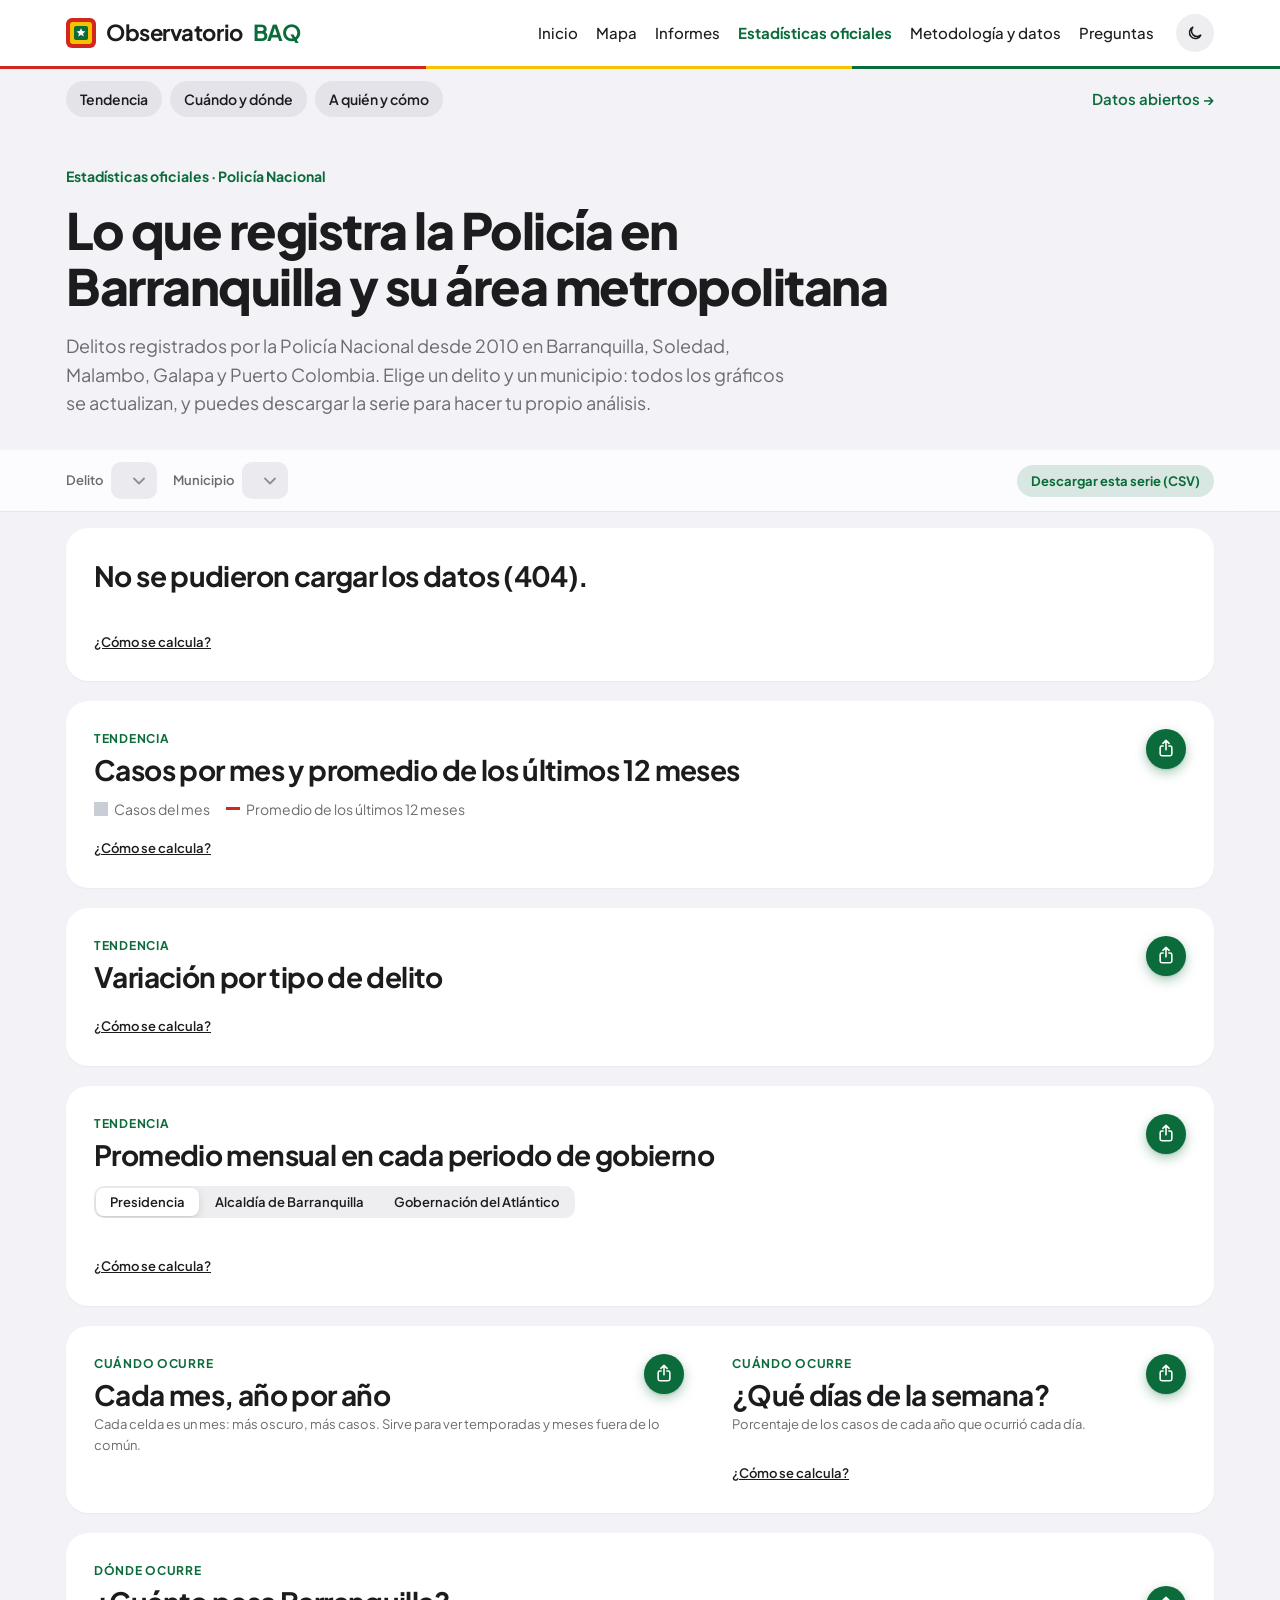
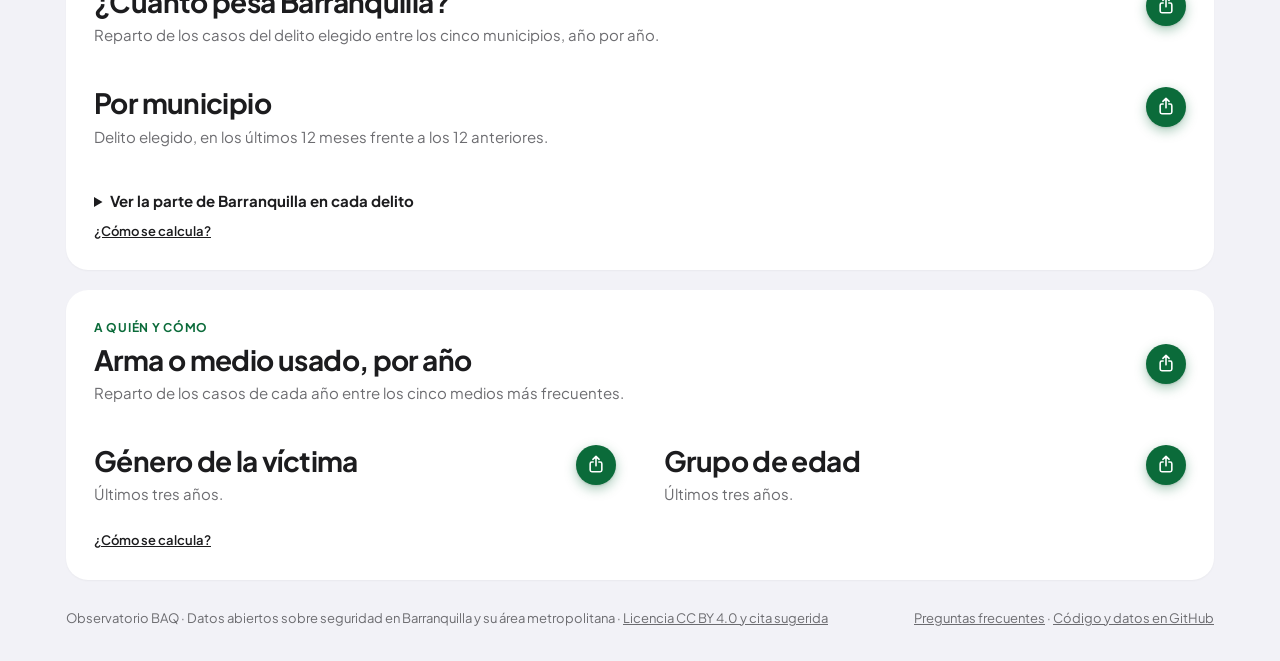
==== commit fd8d257e: "Lenguaje más claro y menos páginas en el menú - «Registro de homicidios 2026» pasa a «Base de homici" ====
--- a/web/estadisticas.html
+++ b/web/estadisticas.html
@@ -19,7 +19,7 @@
 <link rel="icon" href="data:image/svg+xml,%3Csvg xmlns='http://www.w3.org/2000/svg' viewBox='0 0 30 30'%3E%3Crect width='30' height='30' rx='6' fill='%23D3261C'/%3E%3Crect x='4' y='4' width='22' height='22' rx='3' fill='%23F6C200'/%3E%3Crect x='8' y='8' width='14' height='14' rx='2' fill='%230B6B3A'/%3E%3C/svg%3E">
 <link rel="preconnect" href="https://fonts.googleapis.com">
 <link rel="stylesheet" href="https://fonts.googleapis.com/css2?family=Plus+Jakarta+Sans:wght@400;500;600;700;800&amp;family=IBM+Plex+Mono:wght@400;500&amp;display=swap">
-<link rel="stylesheet" href="estilos.css?v=20261123a">
+<link rel="stylesheet" href="estilos.css?v=20261123h">
 </head>
 <body>
 <a class="saltar" href="#contenido">Saltar al contenido</a>
@@ -30,14 +30,14 @@
       Observatorio <span>BAQ</span>
     </a>
     <div class="right">
-      <nav aria-label="Principal"><a href="./">Inicio</a><a href="mapa.html">Mapa</a><a href="informes.html">Informes</a><a href="estadisticas.html" aria-current="page">Estadísticas oficiales</a><a href="prensa-oficial.html">Prensa vs. oficial</a><a href="metodologia.html">Metodología y datos</a></nav>
+      <nav aria-label="Principal"><a href="./">Inicio</a><a href="mapa.html">Mapa</a><a href="informes.html">Informes</a><a href="estadisticas.html" aria-current="page">Estadísticas oficiales</a><a href="metodologia.html">Metodología y datos</a><a href="preguntas.html">Preguntas</a></nav>
       <button type="button" class="theme" id="theme" aria-label="Cambiar a modo oscuro"></button>
     </div>
   </div>
 </header>
 <div class="flag" aria-hidden="true"></div>
 <div class="subnav"><div class="in">
-  <div class="tabs"><a href="#tendencia">Tendencia</a><a href="#calor">Mapas de calor</a><a href="#comparar">Comparación</a><a href="#gobiernos">Por gobierno</a><a href="#area">Barranquilla y el área</a><a href="#perfil">Perfil</a></div>
+  <div class="tabs"><a href="#tendencia">Tendencia</a><a href="#calor">Cuándo y dónde</a><a href="#perfil">A quién y cómo</a></div>
   <a class="all" href="metodologia.html#datos">Datos abiertos →</a>
 </div></div>
 
@@ -66,33 +66,15 @@
 
 <section class="sec" id="tendencia"><div class="in" data-compartir>
   <p class="eyebrow">Tendencia</p>
-  <h2 class="t">Casos por mes y media móvil de 12 meses</h2>
+  <h2 class="t">Casos por mes y promedio de los últimos 12 meses</h2>
   <div class="chart" id="serie" style="margin-top:12px"></div>
-  <div class="keyrow"><span><i style="background:var(--qna)"></i>Casos del mes</span><span><i style="background:var(--hot);height:3px"></i>Media móvil de 12 meses</span></div>
+  <div class="keyrow"><span><i style="background:var(--qna)"></i>Casos del mes</span><span><i style="background:var(--hot);height:3px"></i>Promedio de los últimos 12 meses</span></div>
   <p class="note" id="serie-nota"></p>
   <a class="como" href="metodologia.html#calc-media">¿Cómo se calcula?</a>
 </div></section>
 
-<section class="sec" id="calor"><div class="in grid2 g13">
-  <div data-compartir>
-    <p class="eyebrow">Mapa de calor</p>
-    <h2 class="t">Mes a mes, año por año</h2>
-    <p class="note" style="margin:4px 0 12px">Cada celda es un mes. Sirve para ver temporadas y meses atípicos.</p>
-    <div class="tablewrap" style="margin-top:0"><div id="calor1"></div></div>
-    <div class="scale" id="calor1-ley"></div>
-  </div>
-  <div data-compartir>
-    <p class="eyebrow">Mapa de calor</p>
-    <h2 class="t">¿Qué días de la semana?</h2>
-    <p class="note" style="margin:4px 0 12px">Porcentaje de los casos de cada año que ocurrió cada día.</p>
-    <div class="tablewrap" style="margin-top:0"><div id="calor2"></div></div>
-    <div class="scale" id="calor2-ley"></div>
-    <a class="como" href="metodologia.html#calc-calor">¿Cómo se calcula?</a>
-  </div>
-</div></section>
-
 <section class="sec" id="comparar"><div class="in" data-compartir>
-  <p class="eyebrow">Comparación</p>
+  <p class="eyebrow">Tendencia</p>
   <h2 class="t">Variación por tipo de delito</h2>
   <p class="sub" id="variacion-sub"></p>
   <div class="tablewrap" id="variacion"></div>
@@ -100,7 +82,7 @@
 </div></section>
 
 <section class="sec" id="gobiernos"><div class="in" data-compartir>
-  <p class="eyebrow">Por gobierno</p>
+  <p class="eyebrow">Tendencia</p>
   <h2 class="t">Promedio mensual en cada periodo de gobierno</h2>
   <div class="seg" role="group" aria-label="Tipo de periodo" style="margin:12px 0 4px"><button type="button" data-per="presidente" aria-pressed="true">Presidencia</button><button type="button" data-per="alcalde" aria-pressed="false">Alcaldía de Barranquilla</button><button type="button" data-per="gobernador" aria-pressed="false">Gobernación del Atlántico</button></div>
   <p class="sub" id="gob-sub"></p>
@@ -110,22 +92,40 @@
   <a class="como" href="metodologia.html#calc-gobiernos">¿Cómo se calcula?</a>
 </div></section>
 
+<section class="sec" id="calor"><div class="in grid2 g13">
+  <div data-compartir>
+    <p class="eyebrow">Cuándo ocurre</p>
+    <h2 class="t">Cada mes, año por año</h2>
+    <p class="note" style="margin:4px 0 12px">Cada celda es un mes: más oscuro, más casos. Sirve para ver temporadas y meses fuera de lo común.</p>
+    <div class="tablewrap" style="margin-top:0"><div id="calor1"></div></div>
+    <div class="scale" id="calor1-ley"></div>
+  </div>
+  <div data-compartir>
+    <p class="eyebrow">Cuándo ocurre</p>
+    <h2 class="t">¿Qué días de la semana?</h2>
+    <p class="note" style="margin:4px 0 12px">Porcentaje de los casos de cada año que ocurrió cada día.</p>
+    <div class="tablewrap" style="margin-top:0"><div id="calor2"></div></div>
+    <div class="scale" id="calor2-ley"></div>
+    <a class="como" href="metodologia.html#calc-calor">¿Cómo se calcula?</a>
+  </div>
+</div></section>
+
 <section class="sec" id="area"><div class="in">
-  <p class="eyebrow">Barranquilla y el área metropolitana</p>
+  <p class="eyebrow">Dónde ocurre</p>
   <div data-compartir><h2 class="t" id="area-titulo">¿Cuánto pesa Barranquilla?</h2>
   <p class="sub">Reparto de los casos del delito elegido entre los cinco municipios, año por año.</p>
   <div id="area-anios" style="margin-top:16px"></div></div>
-  <div data-compartir style="margin-top:40px"><h2 class="t">Parte de Barranquilla en cada delito</h2>
-  <p class="sub" id="area-sub"></p>
-  <div class="tablewrap" id="area-delitos"></div></div>
   <div data-compartir style="margin-top:40px"><h2 class="t">Por municipio</h2>
   <p class="sub">Delito elegido, en los últimos 12 meses frente a los 12 anteriores.</p>
   <div class="tablewrap" id="munis"></div></div>
+  <details class="mas" style="margin-top:24px"><summary>Ver la parte de Barranquilla en cada delito</summary>
+  <div data-compartir style="margin-top:16px"><p class="sub" id="area-sub"></p>
+  <div class="tablewrap" id="area-delitos"></div></div></details>
   <a class="como" href="metodologia.html#calc-area">¿Cómo se calcula?</a>
 </div></section>
 
 <section class="sec" id="perfil"><div class="in">
-  <p class="eyebrow">Perfil</p>
+  <p class="eyebrow">A quién y cómo</p>
   <div data-compartir><h2 class="t">Arma o medio usado, por año</h2>
   <p class="sub">Reparto de los casos de cada año entre los cinco medios más frecuentes.</p>
   <div id="armas" style="margin-top:16px"></div></div>
@@ -140,11 +140,11 @@
 
 <footer><div class="in">
   <span>Observatorio BAQ · Datos abiertos sobre seguridad en Barranquilla y su área metropolitana · <a href="metodologia.html#licencia">Licencia CC BY 4.0 y cita sugerida</a></span>
-  <span><a href="metodologia.html#preguntas">Preguntas frecuentes</a> · <a href="https://github.com/servicessigeduca-sudo/observatorio-baq">Código y datos en GitHub</a></span>
+  <span><a href="preguntas.html">Preguntas frecuentes</a> · <a href="https://github.com/servicessigeduca-sudo/observatorio-baq">Código y datos en GitHub</a></span>
 </div></footer>
 
-<script src="comun.js?v=20261123a"></script>
-<script src="estadisticas.js?v=20261123a"></script>
-<script src="compartir.js?v=20261123a"></script>
+<script src="comun.js?v=20261123h"></script>
+<script src="estadisticas.js?v=20261123h"></script>
+<script src="compartir.js?v=20261123h"></script>
 </body>
 </html>
--- a/web/estilos.css
+++ b/web/estilos.css
@@ -6,7 +6,7 @@
   --primary:#0B6B3A; --primary-ink:#FFFFFF; --navy:#0B6B3A; --hot:#D3261C; --flag-y:#F6C200; --flag-r:#D3261C; --flag-g:#0B6B3A;
   --river-c:#9CC3E6; --river-t:#1E5C8C;
   --q1:#FFF4C7; --q2:#FCD45E; --q3:#F2A033; --q4:#DE5B25; --q5:#AD1F18; --qna:#C9CED6;
-  --c-hom:#C62828; --c-hur:#D98A0B; --c-les:#2F7BB8; --c-ext:#7A52B3; --c-otr:#6B7A72;
+  --c-hom:#4A5562; --c-hur:#D98A0B; --c-les:#2F7BB8; --c-ext:#7A52B3; --c-otr:#6B7A72;
   --f-sans:-apple-system, BlinkMacSystemFont, "SF Pro Text", "Plus Jakarta Sans", system-ui, "Segoe UI", Roboto, sans-serif;
   --f-mono:"IBM Plex Mono", ui-monospace, Menlo, Consolas, monospace;
 }
@@ -15,13 +15,13 @@
   --primary:#3FBF78; --primary-ink:#0D1512; --navy:#2FA866; --hot:#FF6A5C; --flag-y:#F6C200; --flag-r:#E8443A; --flag-g:#2FA866;
   --river-c:#1F3E5A; --river-t:#8CBCE6;
   --q1:#2A2A16; --q2:#5C4A12; --q3:#9A6420; --q4:#D0572B; --q5:#FF8A73; --qna:#3A4250;
-  --c-hom:#FF6A5C; --c-hur:#EBA83A; --c-les:#66AEE6; --c-ext:#AE8BE6; --c-otr:#9BAAA1; color-scheme:dark}}
+  --c-hom:#A7B1BD; --c-hur:#EBA83A; --c-les:#66AEE6; --c-ext:#AE8BE6; --c-otr:#9BAAA1; color-scheme:dark}}
 :root[data-theme="dark"]{
   --bg:#000000; --band:#2C2C2E; --surface:#1C1C1E; --ink:#F2F2F7; --muted:#98989F; --line:#38383A; --fill:rgba(118,118,128,.24); --seg-on:#636366; --bar:rgba(28,28,30,.72);
   --primary:#3FBF78; --primary-ink:#0D1512; --navy:#2FA866; --hot:#FF6A5C; --flag-y:#F6C200; --flag-r:#E8443A; --flag-g:#2FA866;
   --river-c:#1F3E5A; --river-t:#8CBCE6;
   --q1:#2A2A16; --q2:#5C4A12; --q3:#9A6420; --q4:#D0572B; --q5:#FF8A73; --qna:#3A4250;
-  --c-hom:#FF6A5C; --c-hur:#EBA83A; --c-les:#66AEE6; --c-ext:#AE8BE6; --c-otr:#9BAAA1; color-scheme:dark}
+  --c-hom:#A7B1BD; --c-hur:#EBA83A; --c-les:#66AEE6; --c-ext:#AE8BE6; --c-otr:#9BAAA1; color-scheme:dark}
 .flag{height:5px;background:linear-gradient(90deg,var(--flag-r) 0 33.3%,var(--flag-y) 33.3% 66.6%,var(--flag-g) 66.6%)}
 .right{display:flex;align-items:center;gap:22px;flex-wrap:wrap}
 .theme{width:42px;height:42px;border-radius:50%;border:1px solid var(--line);background:var(--surface);color:var(--ink);cursor:pointer;display:grid;place-items:center}
@@ -468,7 +468,7 @@
 .portada .in{width:min(1148px,calc(100% - 32px));margin:20px auto;display:grid;grid-template-columns:minmax(0,1.45fr) minmax(0,1fr);gap:20px;align-items:stretch}
 .pcard{background:var(--surface);border-radius:22px;padding:28px;box-shadow:0 1px 2px rgba(0,0,0,.04);min-width:0}
 .cifra-card h1{font-size:clamp(22px,2.6vw,30px);line-height:1.2;letter-spacing:-.02em;margin-top:4px}
-.cifra-card .cifra{display:block;font-size:clamp(68px,10vw,104px);font-weight:800;line-height:1;letter-spacing:-.045em;color:var(--c-hom);font-variant-numeric:tabular-nums}
+.cifra-card .cifra{display:block;font-size:clamp(68px,10vw,104px);font-weight:800;line-height:1;letter-spacing:-.045em;color:var(--ink);font-variant-numeric:tabular-nums}
 .cifra-card .cifra:empty{display:none}
 .c-var{display:flex;flex-wrap:wrap;align-items:baseline;gap:6px 16px;font-size:16px;margin-top:10px;color:var(--muted)}
 .c-var .up{color:var(--hot);font-weight:800}.c-var .dn{color:var(--primary);font-weight:800}
@@ -511,3 +511,73 @@
   /* El menú se desliza de lado: un degradado avisa que hay más opciones. */
   .top nav{-webkit-mask-image:linear-gradient(90deg,#000 85%,transparent);mask-image:linear-gradient(90deg,#000 85%,transparent);padding-right:24px}
 }
+
+/* ===== Mapa en celular (2026-11-23) ===== */
+/* Un nombre de barrio largo ensanchaba el selector y toda la página en celular. */
+select{max-width:100%}
+.filtro-b{display:flex;flex-direction:column;gap:6px;width:100%;max-width:420px;font-size:13px;font-weight:600;color:var(--muted)}
+.filtro-b select{width:100%;min-width:0;text-overflow:ellipsis}
+/* En las tarjetas de la tabla, la primera celda no lleva el fondo de columna fija. */
+@media (max-width:620px){
+  .tablewrap.cartas .tabla td:first-child{position:static;background:none;box-shadow:none;min-width:0}
+  .tablewrap.cartas tr.sel{outline:2px solid var(--primary)}
+  .tablewrap.cartas tr.sel td{background:none}
+}
+
+/* ===== Mapa: barrio arriba, filtros plegables y selección que se quita en el mapa ===== */
+.explorar{grid-template-areas:"panel barra" "panel mapa"}
+.barra-mapa{grid-area:barra;display:flex;flex-wrap:wrap;align-items:flex-end;gap:12px 16px;justify-content:space-between}
+.barra-mapa .filtro-b{flex:1 1 240px}
+.barra-mapa .seg{border-radius:10px}
+.barra-mapa .seg button{padding:10px 14px;font-size:14px}
+.explorar .panel{grid-area:panel}
+.mapa-col{grid-area:mapa;min-width:0}
+.panel details>summary{list-style:none;cursor:pointer;display:flex;justify-content:space-between;align-items:baseline;gap:10px;font-weight:700;font-size:15px;padding:10px 12px;border-radius:10px;background:var(--fill)}
+.panel details>summary::-webkit-details-marker{display:none}
+.panel details>summary span::after{content:" ▾";color:var(--muted)}
+.panel details[open]>summary span::after{content:" ▴"}
+.panel details>summary small{color:var(--muted);font-weight:600;font-size:12.5px;text-align:right}
+.panel-in{display:flex;flex-direction:column;gap:14px;margin-top:14px}
+.chip-sel{position:absolute;top:12px;left:50%;transform:translateX(-50%);z-index:650;display:flex;align-items:center;gap:6px;max-width:calc(100% - 24px);
+  background:var(--ink);color:var(--surface);border-radius:999px;padding:6px 6px 6px 14px;font:700 14px var(--f-sans);box-shadow:0 4px 14px rgba(0,0,0,.25)}
+.chip-sel span{white-space:nowrap;overflow:hidden;text-overflow:ellipsis}
+.chip-sel button{flex:none;width:30px;height:30px;border:0;border-radius:50%;background:color-mix(in srgb,var(--surface) 22%,transparent);color:var(--surface);font:700 14px var(--f-sans);cursor:pointer}
+.chip-sel[hidden]{display:none}
+a.porque{color:var(--primary);font-weight:600;white-space:nowrap}
+.leg .fija a.porque{font-size:12px}
+@media (max-width:880px){
+  .explorar{grid-template-areas:"barra" "panel" "mapa";gap:12px}
+  .panel{gap:10px}
+  .panel .fuente{margin-top:0}
+}
+@media (max-width:620px){
+  #map.alto{height:62vh;min-height:360px}
+  .barra-mapa .seg{width:100%;display:grid;grid-template-columns:repeat(3,1fr)}
+}
+.bajo-mapa{margin-top:12px}
+.f-mapa{margin-top:16px}
+/* La imagen compartida usa siempre el diseño ancho, aunque se cree desde el celular. */
+.captura .ficha{grid-template-columns:repeat(3,minmax(0,1fr))!important}
+.captura .c-var{font-size:17px}
+.captura .cifra-card .cifra{font-size:104px}
+/* Imagen vertical para WhatsApp e historias (1080 × 1350). */
+.captura.vertical{width:1080px;min-height:1350px;display:flex;flex-direction:column;padding:60px 64px 48px}
+.captura.vertical>.pcard,.captura.vertical>.fbloque,.captura.vertical>div:not(.cap-top):not(.cap-flag):not(.cap-pie){flex:1;display:flex;flex-direction:column;justify-content:center;padding:0;box-shadow:none;background:none}
+.captura.vertical .cap-pie{margin-top:32px}
+.captura.vertical .eyebrow{font-size:20px}
+.captura.vertical .cifra-card h1{font-size:46px;line-height:1.15}
+.captura.vertical .cifra-card .cifra{font-size:180px;margin-bottom:8px}
+.captura.vertical .c-var{display:block;font-size:28px;margin-top:20px}
+.captura.vertical .c-var .ritmo{display:block;margin-top:10px;font-size:30px}
+.captura.vertical .cifra-card .chart{margin-top:36px}
+.captura.vertical .cap-pie{font-size:18px}
+.captura.vertical .etq{font-size:16px;padding:5px 12px}
+.captura.vertical .fuente{font-size:20px;max-width:none}
+.captura.vertical .fbloque .f-h{font-size:52px}
+.captura.vertical .ficha .kpi b{font-size:48px}
+.captura.vertical .ficha .kpi .k,.captura.vertical .ficha .kpi small{font-size:17px}
+.captura.vertical .f-k{font-size:20px;margin-top:36px}
+.captura.vertical .cap-ctx{font-size:18px}
+/* Bloque plegable dentro de una sección (p. ej. Estadísticas › Dónde ocurre) */
+details.mas>summary{cursor:pointer;font-weight:700;font-size:15px;color:var(--ink)}
+details.mas>summary:hover{text-decoration:underline}
